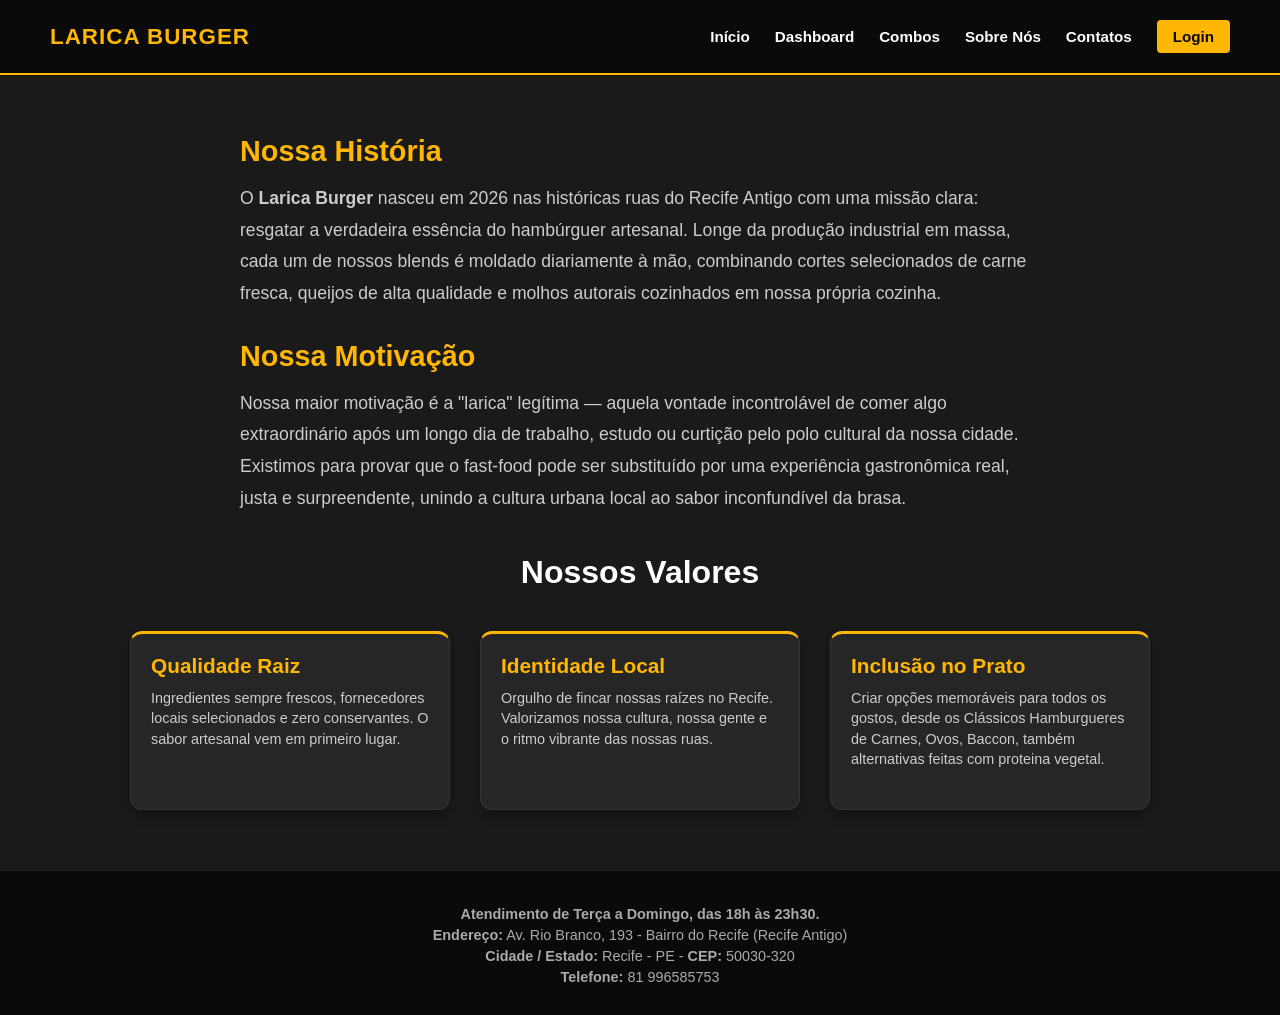
==== sobre.html @ 8701577e "feat: validation 01" ====
<!DOCTYPE html>
<html lang="pt-BR">
<head>
    <meta charset="UTF-8">
    <meta name="viewport" content="width=device-width, initial-scale=1.0">
    <title>LARICA BURGER | Sobre Nós</title>
    <link rel="stylesheet" href="css/style.css"/>
</head>
<body>
    
    <header class="navbar">
        <div class="logo">LARICA BURGER</div>
        <nav class="nav-links">
            <a href="index.html">Início</a>
            <a href="dashboard.html">Dashboard</a>
            <div class="dropdown">
                <a href="#" class="dropbtn">Combos</a>
                <div class="dropdown-content">
                    <a href="produtos_clas.html">Clássicos</a>
                    <a href="produtos_veg.html">Vegetarianos </a>
                    <a href="produtos_acomp.html">Acompanhamentos</a>
                </div>
            </div>
            <a href="sobre.html">Sobre Nós</a>
            <a href="contato.html">Contatos</a>
            <a href="login.html" class="btn-login">Login</a>
        </nav>
    </header>

    <!-- Seção de Conteúdo Institucional -->
    <main class="menu-section sobre-section">
        <div class="sobre-container">
            
            <!-- A Hamburgueria -->
            <div class="sobre-bloco">
                <h2>Nossa História</h2>
                <p>O <strong>Larica Burger</strong> nasceu em 2026 nas históricas ruas do Recife Antigo com uma missão clara: resgatar a verdadeira essência do hambúrguer artesanal. Longe da produção industrial em massa, cada um de nossos blends é moldado diariamente à mão, combinando cortes selecionados de carne fresca, queijos de alta qualidade e molhos autorais cozinhados em nossa própria cozinha.</p>
            </div>

            <!-- Nossa Motivação -->
            <div class="sobre-bloco">
                <h2>Nossa Motivação</h2>
                <p>Nossa maior motivação é a "larica" legítima — aquela vontade incontrolável de comer algo extraordinário após um longo dia de trabalho, estudo ou curtição pelo polo cultural da nossa cidade. Existimos para provar que o fast-food pode ser substituído por uma experiência gastronômica real, justa e surpreendente, unindo a cultura urbana local ao sabor inconfundível da brasa.</p>
            </div>

        </div>

        <!-- Nossos Valores apresentados no formato dos seus Cards -->
        <h2 class="valores-titulo">Nossos Valores</h2>
        <div class="cards-container">
            
            <div class="card card-valor">
                <div>
                    <h3>Qualidade Raiz</h3>
                    <p>Ingredientes sempre frescos, fornecedores locais selecionados e zero conservantes. O sabor artesanal vem em primeiro lugar.</p>
                </div>
            </div>

            <div class="card card-valor">
                <div>
                    <h3>Identidade Local</h3>
                    <p>Orgulho de fincar nossas raízes no Recife. Valorizamos nossa cultura, nossa gente e o ritmo vibrante das nossas ruas.</p>
                </div>
            </div>

            <div class="card card-valor">
                <div>
                    <h3>Inclusão no Prato</h3>
                    <p>Criar opções memoráveis para todos os gostos, desde os Clássicos Hamburgueres de Carnes, Ovos, Baccon, 
                        também alternativas feitas com proteina vegetal.</p>
                </div>
            </div>

        </div>
    </main>

    <footer class="footer">
        <p><Strong> Atendimento de Terça a Domingo, das 18h às 23h30.</Strong></p>
        <p><strong>Endereço:</strong> Av. Rio Branco, 193 - Bairro do Recife (Recife Antigo)</p>
        <p><strong>Cidade / Estado:</strong> Recife - PE - <strong>CEP:</strong> 50030-320</p>
        <p><strong>Telefone:</strong> 81 996585753</p>  
    </footer>
</body>
</html>
---- css/style.css ----
/* Reset Básico */
* {
    margin: 0;
    padding: 0;
    box-sizing: border-box;
    font-family: Tahoma, Geneva, Verdana, sans-serif;
}

body {
    background-color: #121212;
    color: #f5f5f5;
    min-height: 100vh;
    display: flex;
    flex-direction: column;
}

main {
    flex: 1;
}

/* Menu Superior */
.navbar {
    display: flex;
    justify-content: space-between;
    align-items: center;
    background-color: #0a0a0a;
    padding: 20px 50px;
    border-bottom: 2px solid #ffb703;
    position: sticky;
    top: 0;
    z-index: 100;
} 

.logo {
    color: #ffb703;
    font-weight: 900;
    font-size: 1.4rem;
    letter-spacing: 1px;
}

.nav-links {
    display: flex;
    align-items: center;
}

.nav-links a {
    color: #ffffff;
    text-decoration: none;
    font-weight: bold;
    margin-left: 25px;
    font-size: 0.95rem;
    transition: color 0.3s;
}

.nav-links a:hover {
    color: #ffb703;
}

/* Dropdown Menu */
.dropdown {
    display: inline-block;
    position: relative;
}

.dropdown-content {     
    display: none;
    position: absolute;
    background-color: #1a1a1a;
    min-width: 200px;
    box-shadow: 0px 8px 16px rgba(0,0,0,0.5);
    z-index: 1;
    top: 100%;
    left: 0;
    border-radius: 4px;
}

.dropdown-content a {
    color: #ffffff;
    padding: 12px 16px;
    display: block;
    margin: 0;
}

.dropdown-content a:hover {
    background-color: #2a2a2a;
    color: #ffb703;
}

.dropdown:hover .dropdown-content {
    display: block;
}

/* Banner Principal (Hero) */
.hero-section {
    background: linear-gradient(rgba(0, 0, 0, 0.7), rgba(0, 0, 0, 0.7)), #1e1412;
    color: #ffffff;
    text-align: center;
    padding: 120px 20px;
}

.hero-content {
    max-width: 800px;
    margin: 0 auto;
}

.hero-section h1 {
    color: #ffb703;
    font-size: 3.5rem;
    margin-bottom: 20px;
    font-weight: 800;
}

.hero-section p {
    color: #ddd;
    font-size: 1.2rem;
    margin-bottom: 35px;
    line-height: 1.6;   
}

/* Seções e Cards de Produtos */
.menu-section {
    padding: 60px 20px;
    text-align: center;
    background-color: #1a1a1a;
}

.menu-section h2 {
    color: #ffffff;
    font-size: 2rem;
    margin-bottom: 40px;
}

.cards-container {
    display: flex;
    justify-content: center;
    gap: 30px;
    flex-wrap: wrap;
    max-width: 1200px;
    margin: 0 auto;
}

.card {
    background-color: #262626;
    border: 1px solid #333;
    border-radius: 12px;
    padding: 20px;
    width: 320px;
    box-shadow: 0 6px 12px rgba(0,0,0,0.3);
    transition: transform 0.3s;
    text-align: left;
    display: flex;
    flex-direction: column;
    justify-content: space-between;
}

.card:hover {
    transform: translateY(-8px);
    border-color: #ffb703;
}

.card img {
    border-radius: 8px;
    width: 100%;
    height: 180px;
    object-fit: cover;
    margin-bottom: 15px;
}

.card h3 {
    margin-bottom: 10px;
    color: #ffb703;
    font-size: 1.3rem;
}

.card p {
    color: #ccc;
    font-size: 0.9rem;
    line-height: 1.4;
    margin-bottom: 20px;
}

.card-footer {
    display: flex;
    justify-content: space-between;
    align-items: center;
    margin-top: auto;
}

.price {
    font-size: 1.4rem;
    font-weight: bold;
    color: #25d366;
}

/* Estilos de Botões */
.btn {
    display: inline-block;
    padding: 10px 20px;
    text-decoration: none;
    font-weight: bold;
    border-radius: 6px;
    font-size: 0.95rem;
    border: none;
    cursor: pointer;
    transition: all 0.3s;
    text-align: center;
}

.btn-buy {
    background-color: #ffb703;
    color: #0a0a0a;
    padding: 8px 16px;
    font-size: 0.85rem;
}

.btn-buy:hover, .btn-enviar:hover {
    background-color: #fb8500;
}

.btn-login {
    background-color: #ffb703;
    color: #0a0a0a !important; /* "!important" quebra a regra padrao de cor dos textos menu, deixando esta cor escolhida. */
    padding: 8px 16px;
    border-radius: 4px;
}

.btn-login:hover {
    background-color: #fb8500;
}

.btn-cadastro {
    background-color: #f1db9f;
    color: #0a0a0a;
}

.btn-limpar {
    background-color: #666;
    color: #ffffff;
}

.btn-limpar:hover {
    background-color: #444;
}

.btn-enviar {
    background-color: #ffb703;
    color: #0a0a0a;
}

/* Formulários (Login, Cadastro e Contato) */
.form-container {
    width: 90%;
    max-width: 500px;
    margin: 40px auto;
    background: #1a1a1a;
    color: #ffffff;
    padding: 40px;
    border: 1px solid #333;
    border-radius: 8px;
    text-align: left;
}

.form-container h2 {
    margin-bottom: 20px;
    text-align: center;
    color: #ffb703;
}

.form-container form {
    display: flex;
    flex-direction: column;
}

.form-container label { 
    display: block;
    margin-top: 12px;
    margin-bottom: 5px;
    font-weight: bold;
}

.form-container input[type="text"],
.form-container input[type="email"],
.form-container input[type="password"],
.form-container input[type="tel"],
.form-container textarea {
    width: 100%;
    padding: 10px;
    margin-bottom: 15px;
    border: 1px solid #444;
    background-color: #262626;
    color: #fff;
    border-radius: 4px;
    font-family: inherit;
}

.form-container textarea {
    resize: vertical;
}

.form-buttons {
    display: flex;
    gap: 15px;
    margin-top: 10px;
}

.form-buttons .btn {
    flex: 1;
}

.container-cadastro {
    display: flex;
    align-items: center;
    justify-content: space-between;
    gap: 15px;
    margin-top: 25px;
    padding-top: 15px;
    border-top: 1px solid #333;
}

.container-cadastro h3 {
    font-size: 0.95rem;
    color: #ccc;
}

/* Dashboard */
.tracking-panel {
    background-color: #262626;
    padding: 20px;
    border-radius: 8px;
    max-width: 800px;
    margin: 0 auto 30px auto;
    border: 1px solid #333;
}

.tracking-panel h3 {
    color: #ffb703;
    margin-bottom: 15px;
}

.status-note {
    color: #25d366;
}

/* Sobre Nós */
.sobre-container {
    max-width: 800px;
    margin: 0 auto 40px auto;
    text-align: left;
}

.sobre-bloco {
    margin-bottom: 30px;
}

.sobre-bloco h2 {
    color: #ffb703;
    font-size: 1.8rem;
    margin-bottom: 15px;
}

.sobre-bloco p {
    color: #cccccc;
    font-size: 1.1rem;
    line-height: 1.8;
}

.card-valor {
    width: 320px;
    border-top: 3px solid #ffb703;
}

/* Rodapé */
.footer {
    background-color: #0a0a0a;
    padding: 30px 20px;
    text-align: center;
    border-top: 1px solid #222;
    margin-top: auto;
}

.footer p {
    color: #aaa;
    margin-top: 5px;
    font-size: 0.9rem;
}
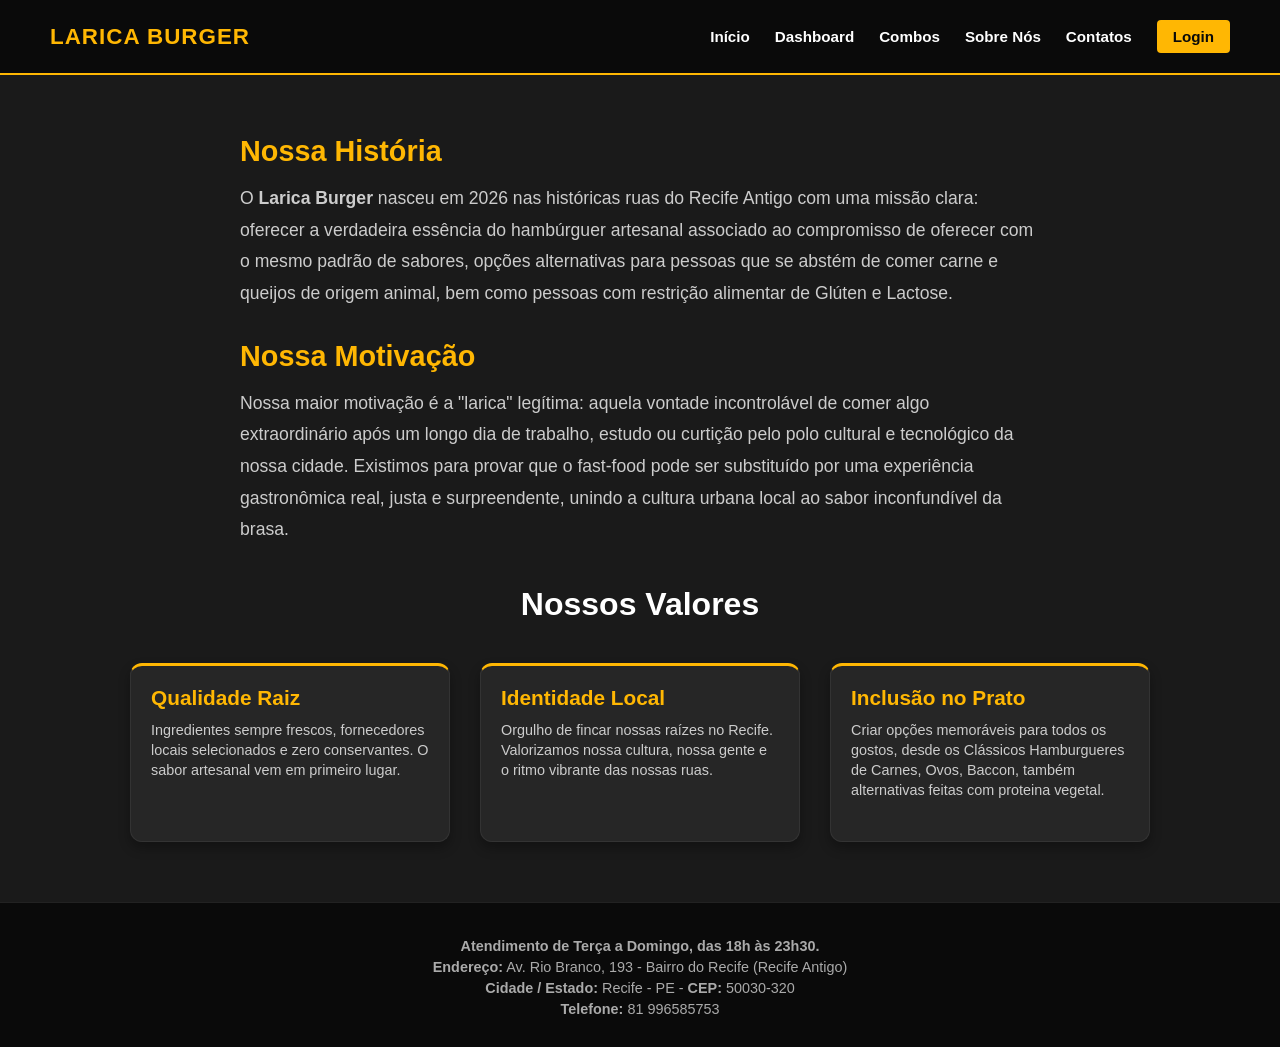
==== commit 9210e8a9: "feat validation-entrega" ====
--- a/sobre.html
+++ b/sobre.html
@@ -34,13 +34,13 @@
             <!-- A Hamburgueria -->
             <div class="sobre-bloco">
                 <h2>Nossa História</h2>
-                <p>O <strong>Larica Burger</strong> nasceu em 2026 nas históricas ruas do Recife Antigo com uma missão clara: resgatar a verdadeira essência do hambúrguer artesanal. Longe da produção industrial em massa, cada um de nossos blends é moldado diariamente à mão, combinando cortes selecionados de carne fresca, queijos de alta qualidade e molhos autorais cozinhados em nossa própria cozinha.</p>
+                <p>O <strong>Larica Burger</strong> nasceu em 2026 nas históricas ruas do Recife Antigo com uma missão clara: oferecer a verdadeira essência do hambúrguer artesanal associado ao compromisso de oferecer com o mesmo padrão de sabores, opções alternativas para pessoas que se abstém de comer carne e queijos de origem animal, bem como pessoas com restrição alimentar de Glúten e Lactose.</p>
             </div>
 
             <!-- Nossa Motivação -->
             <div class="sobre-bloco">
                 <h2>Nossa Motivação</h2>
-                <p>Nossa maior motivação é a "larica" legítima — aquela vontade incontrolável de comer algo extraordinário após um longo dia de trabalho, estudo ou curtição pelo polo cultural da nossa cidade. Existimos para provar que o fast-food pode ser substituído por uma experiência gastronômica real, justa e surpreendente, unindo a cultura urbana local ao sabor inconfundível da brasa.</p>
+                <p>Nossa maior motivação é a "larica" legítima: aquela vontade incontrolável de comer algo extraordinário após um longo dia de trabalho, estudo ou curtição pelo polo cultural e tecnológico da nossa cidade. Existimos para provar que o fast-food pode ser substituído por uma experiência gastronômica real, justa e surpreendente, unindo a cultura urbana local ao sabor inconfundível da brasa.</p>
             </div>
 
         </div>
--- a/css/style.css
+++ b/css/style.css
@@ -154,7 +154,7 @@
 }
 
 .card:hover {
-    transform: translateY(-8px);
+    transform: translateY(-1px);
     border-color: #ffb703;
 }
 
